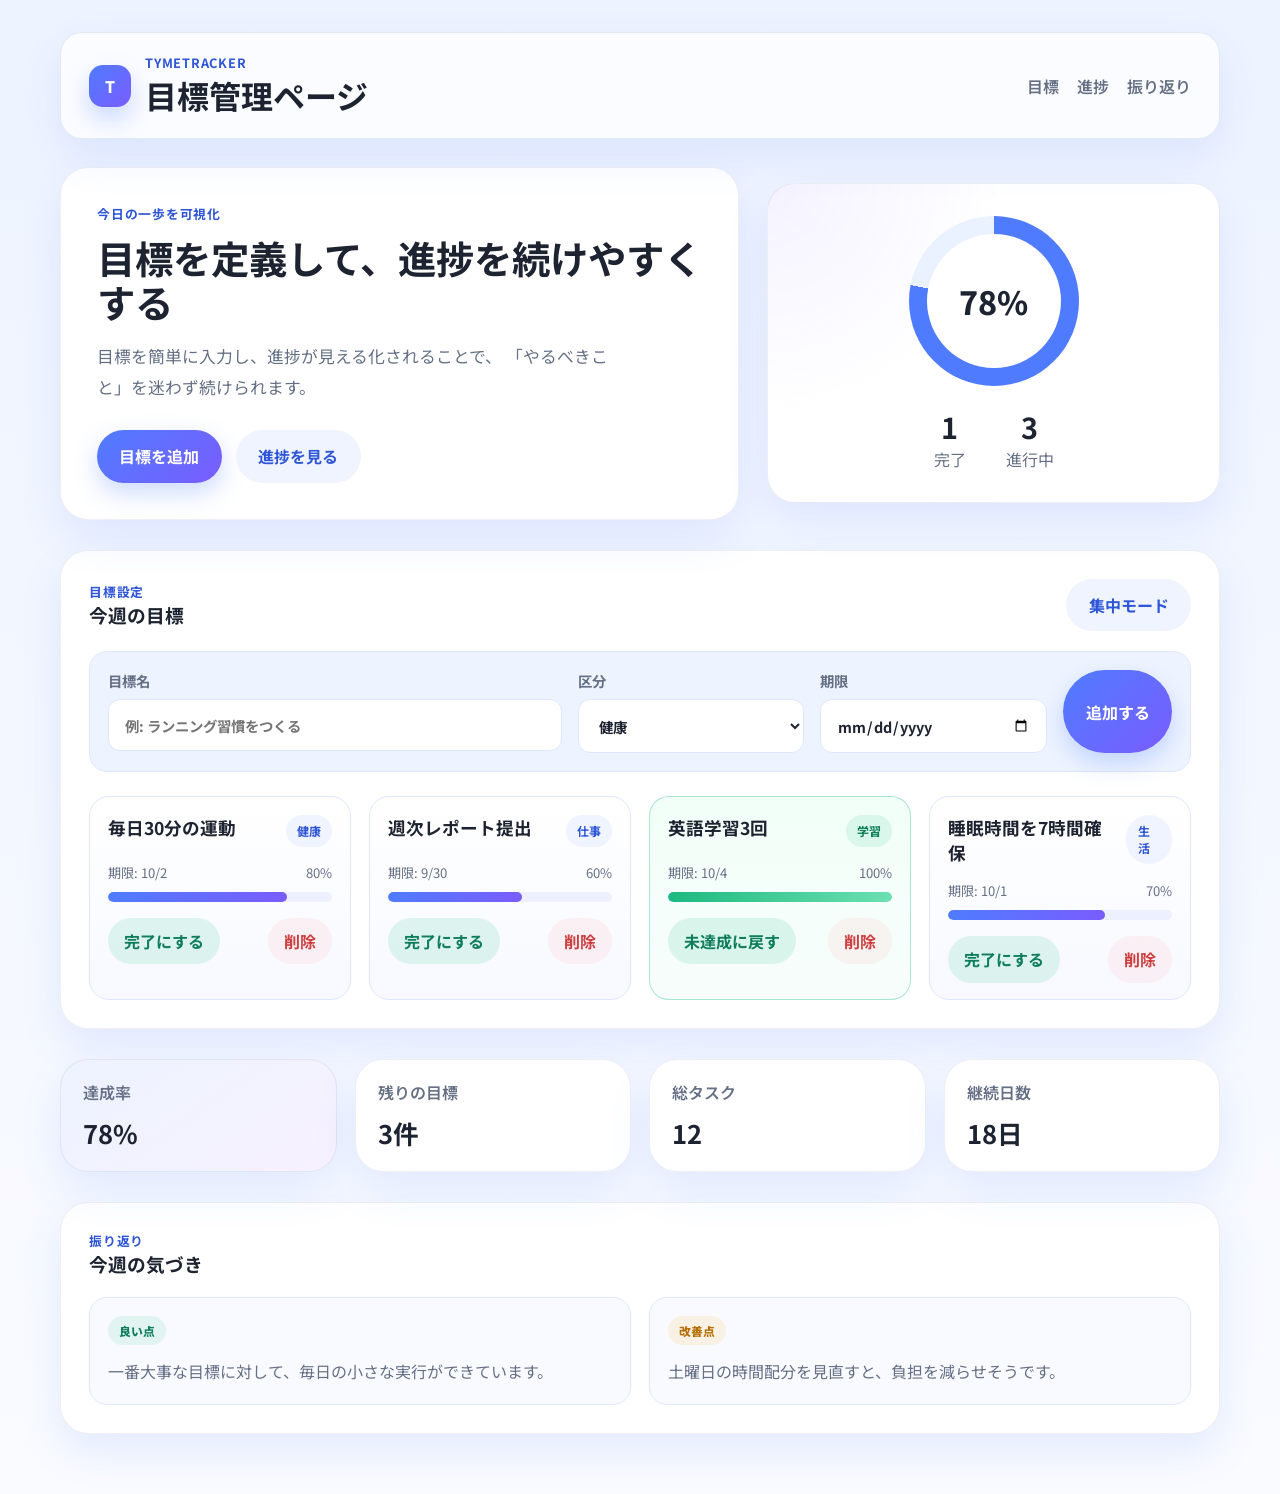
==== index.html @ 8140891b "目標のサイトページ" ====
<!DOCTYPE html>
<html lang="ja">
  <head>
    <meta charset="UTF-8" />
    <meta name="viewport" content="width=device-width, initial-scale=1.0" />
    <title>TymeTracker | 目標ページ</title>
    <link rel="preconnect" href="https://fonts.googleapis.com" />
    <link rel="preconnect" href="https://fonts.gstatic.com" crossorigin />
    <link href="https://fonts.googleapis.com/css2?family=Noto+Sans+JP:wght@400;500;700;800&display=swap" rel="stylesheet" />
    <link rel="stylesheet" href="styles.css" />
  </head>
  <body>
    <div class="page-shell">
      <header class="topbar">
        <div class="brand-group">
          <div class="brand-mark">T</div>
          <div>
            <p class="eyebrow">TymeTracker</p>
            <h1>目標管理ページ</h1>
          </div>
        </div>

        <nav class="nav" aria-label="メインナビゲーション">
          <a href="#goals">目標</a>
          <a href="#progress">進捗</a>
          <a href="#review">振り返り</a>
        </nav>
      </header>

      <main>
        <section class="hero">
          <div class="hero-copy">
            <p class="section-tag">今日の一歩を可視化</p>
            <h2>目標を定義して、進捗を続けやすくする</h2>
            <p class="lead">
              目標を簡単に入力し、進捗が見える化されることで、
              「やるべきこと」を迷わず続けられます。
            </p>
            <div class="cta-row">
              <button class="primary-btn" type="button">目標を追加</button>
              <button class="secondary-btn" type="button">進捗を見る</button>
            </div>
          </div>

          <div class="hero-panel">
            <div class="ring-wrap">
              <div class="ring">
                <span id="overallProgress">72%</span>
              </div>
            </div>
            <div class="hero-stats">
              <div>
                <strong id="completedCount">3</strong>
                <span>完了</span>
              </div>
              <div>
                <strong id="activeCount">2</strong>
                <span>進行中</span>
              </div>
            </div>
          </div>
        </section>

        <section class="panel" id="goals">
          <div class="section-header">
            <div>
              <p class="section-tag">目標設定</p>
              <h3>今週の目標</h3>
            </div>
            <button class="small-btn" type="button" id="focusToggle">集中モード</button>
          </div>

          <form class="goal-form" id="goalForm">
            <label>
              目標名
              <input id="goalName" type="text" placeholder="例: ランニング習慣をつくる" required />
            </label>
            <label>
              区分
              <select id="goalType">
                <option value="健康">健康</option>
                <option value="仕事">仕事</option>
                <option value="学習">学習</option>
                <option value="生活">生活</option>
              </select>
            </label>
            <label>
              期限
              <input id="goalDeadline" type="date" />
            </label>
            <button class="primary-btn" type="submit">追加する</button>
          </form>

          <div class="goal-grid" id="goalList" aria-live="polite"></div>
        </section>

        <section class="stats-row" id="progress">
          <article class="mini-card accent">
            <p>達成率</p>
            <strong id="achievementRate">72%</strong>
          </article>
          <article class="mini-card">
            <p>残りの目標</p>
            <strong id="remainingGoals">2件</strong>
          </article>
          <article class="mini-card">
            <p>総タスク</p>
            <strong id="totalTasks">12</strong>
          </article>
          <article class="mini-card">
            <p>継続日数</p>
            <strong>18日</strong>
          </article>
        </section>

        <section class="panel review" id="review">
          <div class="section-header">
            <div>
              <p class="section-tag">振り返り</p>
              <h3>今週の気づき</h3>
            </div>
          </div>

          <div class="review-content">
            <div class="review-card">
              <span class="badge success">良い点</span>
              <p>一番大事な目標に対して、毎日の小さな実行ができています。</p>
            </div>
            <div class="review-card">
              <span class="badge alert">改善点</span>
              <p>土曜日の時間配分を見直すと、負担を減らせそうです。</p>
            </div>
          </div>
        </section>
      </main>
    </div>

    <script src="script.js"></script>
  </body>
</html>
---- styles.css ----
:root {
  --bg: #f3f6ff;
  --panel: #ffffff;
  --panel-alt: #eef4ff;
  --primary: #4f7cff;
  --primary-dark: #2f56d6;
  --accent: #7a5cff;
  --text: #1d2330;
  --muted: #667085;
  --line: #dfe7ff;
  --success: #1db980;
  --warning: #ffb020;
  --shadow: 0 18px 42px rgba(79, 124, 255, 0.12);
}

* {
  box-sizing: border-box;
}

html {
  scroll-behavior: smooth;
}

body {
  margin: 0;
  font-family: "Noto Sans JP", sans-serif;
  background: linear-gradient(180deg, #edf3ff 0%, #f9fbff 100%);
  color: var(--text);
}

button,
input,
select {
  font: inherit;
}

.page-shell {
  max-width: 1200px;
  margin: 0 auto;
  padding: 32px 20px 60px;
}

.topbar {
  display: flex;
  align-items: center;
  justify-content: space-between;
  gap: 16px;
  padding: 20px 28px;
  border: 1px solid rgba(120, 142, 196, 0.18);
  background: rgba(255, 255, 255, 0.72);
  backdrop-filter: blur(10px);
  box-shadow: var(--shadow);
  border-radius: 22px;
}

.brand-group {
  display: flex;
  align-items: center;
  gap: 14px;
}

.brand-mark {
  width: 42px;
  height: 42px;
  border-radius: 14px;
  display: grid;
  place-items: center;
  color: white;
  font-weight: 800;
  background: linear-gradient(135deg, var(--primary), var(--accent));
  box-shadow: 0 12px 24px rgba(79, 124, 255, 0.28);
}

.eyebrow,
.section-tag {
  margin: 0;
  color: var(--primary-dark);
  font-size: 0.8rem;
  letter-spacing: 0.06em;
  font-weight: 700;
  text-transform: uppercase;
}

.topbar h1,
.hero-copy h2,
.section-header h3 {
  margin: 0;
}

.nav {
  display: flex;
  align-items: center;
  gap: 18px;
  flex-wrap: wrap;
}

.nav a {
  text-decoration: none;
  color: var(--muted);
  font-weight: 600;
}

.hero {
  display: grid;
  grid-template-columns: 1.2fr 0.8fr;
  gap: 28px;
  margin-top: 28px;
  align-items: center;
}

.hero-copy,
.hero-panel,
.panel,
.mini-card {
  background: var(--panel);
  border-radius: 28px;
  border: 1px solid rgba(109, 127, 168, 0.12);
  box-shadow: var(--shadow);
}

.hero-copy {
  padding: 36px;
}

.hero-copy h2 {
  font-size: clamp(2rem, 3vw, 3.25rem);
  line-height: 1.15;
  margin-top: 12px;
}

.lead {
  margin: 18px 0 0;
  font-size: 1.05rem;
  line-height: 1.8;
  color: var(--muted);
  max-width: 58ch;
}

.cta-row {
  display: flex;
  gap: 14px;
  flex-wrap: wrap;
  margin-top: 28px;
}

.primary-btn,
.secondary-btn,
.small-btn {
  border: none;
  border-radius: 999px;
  padding: 0.9rem 1.4rem;
  font-weight: 700;
  cursor: pointer;
  transition: 180ms ease;
}

.primary-btn {
  background: linear-gradient(135deg, var(--primary), var(--accent));
  color: white;
  box-shadow: 0 10px 24px rgba(79, 124, 255, 0.28);
}

.secondary-btn,
.small-btn {
  background: #eff4ff;
  color: var(--primary-dark);
}

.primary-btn:hover,
.secondary-btn:hover,
.small-btn:hover {
  transform: translateY(-1px);
}

.hero-panel {
  padding: 30px 24px;
  min-height: 320px;
  display: grid;
  place-items: center;
  background: radial-gradient(circle at top left, rgba(122, 92, 255, 0.08), transparent 42%), var(--panel);
}

.ring-wrap {
  display: grid;
  place-items: center;
}

.ring {
  width: 170px;
  height: 170px;
  border-radius: 50%;
  display: grid;
  place-items: center;
  background: conic-gradient(var(--primary) 0 72%, #eaf1ff 72% 100%);
  position: relative;
}

.ring::before {
  content: "";
  position: absolute;
  inset: 18px;
  border-radius: 50%;
  background: white;
}

.ring span {
  position: relative;
  z-index: 1;
  font-size: 2rem;
  font-weight: 800;
  color: var(--text);
}

.hero-stats {
  width: 100%;
  display: flex;
  justify-content: center;
  gap: 40px;
  margin-top: 18px;
}

.hero-stats div {
  text-align: center;
}

.hero-stats strong {
  display: block;
  font-size: 1.8rem;
}

.hero-stats span {
  color: var(--muted);
}

.panel {
  margin-top: 30px;
  padding: 28px;
}

.section-header {
  display: flex;
  justify-content: space-between;
  align-items: center;
  gap: 18px;
  margin-bottom: 20px;
}

.goal-form {
  display: grid;
  grid-template-columns: 2fr 1fr 1fr auto;
  gap: 16px;
  padding: 18px;
  border-radius: 18px;
  background: var(--panel-alt);
  border: 1px solid var(--line);
}

.goal-form label {
  display: flex;
  flex-direction: column;
  gap: 8px;
  font-size: 0.9rem;
  font-weight: 700;
  color: var(--muted);
}

.goal-form input,
.goal-form select {
  border: 1px solid var(--line);
  background: white;
  border-radius: 12px;
  padding: 0.9rem 1rem;
  color: var(--text);
}

.goal-grid {
  margin-top: 24px;
  display: grid;
  grid-template-columns: repeat(auto-fit, minmax(260px, 1fr));
  gap: 18px;
}

.goal-card {
  border-radius: 20px;
  padding: 18px 18px 16px;
  background: linear-gradient(180deg, #ffffff 0%, #f7f9ff 100%);
  border: 1px solid var(--line);
}

.goal-top {
  display: flex;
  justify-content: space-between;
  gap: 12px;
  align-items: start;
}

.goal-card h4 {
  margin: 0;
  font-size: 1.1rem;
}

.goal-type {
  display: inline-flex;
  align-items: center;
  padding: 0.45rem 0.7rem;
  border-radius: 999px;
  background: rgba(79, 124, 255, 0.08);
  color: var(--primary-dark);
  font-size: 0.75rem;
  font-weight: 700;
}

.goal-meta {
  display: flex;
  justify-content: space-between;
  align-items: center;
  margin-top: 16px;
  color: var(--muted);
  font-size: 0.82rem;
}

.progress-track {
  position: relative;
  height: 10px;
  background: #edf1ff;
  border-radius: 999px;
  overflow: hidden;
  margin-top: 10px;
}

.progress-bar {
  position: absolute;
  inset: 0 auto 0 0;
  width: var(--progress, 50%);
  border-radius: inherit;
  background: linear-gradient(90deg, var(--primary), var(--accent));
}

.goal-actions {
  display: flex;
  justify-content: space-between;
  align-items: center;
  margin-top: 16px;
}

.goal-button {
  border: none;
  border-radius: 999px;
  padding: 0.7rem 1rem;
  font-weight: 700;
  cursor: pointer;
}

.goal-button.complete {
  background: rgba(29, 185, 128, 0.13);
  color: #0e7d59;
}

.goal-button.delete {
  background: rgba(255, 118, 118, 0.08);
  color: #cc3f3f;
}

.goal-card.is-done {
  background: linear-gradient(180deg, #f2fff9 0%, #f7fdfb 100%);
  border-color: rgba(29, 185, 128, 0.35);
}

.goal-card.is-done .goal-type {
  background: rgba(29, 185, 128, 0.12);
  color: #0e7d59;
}

.goal-card.is-done .progress-bar {
  background: linear-gradient(90deg, var(--success), #6ce0b2);
}

.stats-row {
  display: grid;
  grid-template-columns: repeat(4, minmax(160px, 1fr));
  gap: 18px;
  margin-top: 30px;
}

.mini-card {
  padding: 20px 22px;
}

.mini-card p {
  margin: 0 0 10px;
  color: var(--muted);
  font-weight: 600;
}

.mini-card strong {
  font-size: clamp(1.5rem, 2vw, 2rem);
}

.accent {
  background: linear-gradient(145deg, #edf3ff 0%, #f7f1ff 100%);
}

.review-content {
  display: grid;
  grid-template-columns: repeat(2, minmax(250px, 1fr));
  gap: 18px;
}

.review-card {
  background: #f8faff;
  border: 1px solid var(--line);
  border-radius: 18px;
  padding: 18px;
}

.badge {
  display: inline-block;
  border-radius: 999px;
  padding: 0.4rem 0.7rem;
  font-size: 0.74rem;
  font-weight: 800;
  margin-bottom: 12px;
}

.badge.success {
  background: rgba(29, 185, 128, 0.1);
  color: #0e7d59;
}

.badge.alert {
  background: rgba(255, 176, 32, 0.12);
  color: #b76d00;
}

.review-card p {
  margin: 0;
  line-height: 1.8;
  color: var(--muted);
}

@media (max-width: 840px) {
  .hero,
  .stats-row,
  .review-content,
  .goal-form {
    grid-template-columns: 1fr;
  }

  .topbar,
  .section-header {
    flex-direction: column;
    align-items: flex-start;
  }

  .nav {
    width: 100%;
  }
}
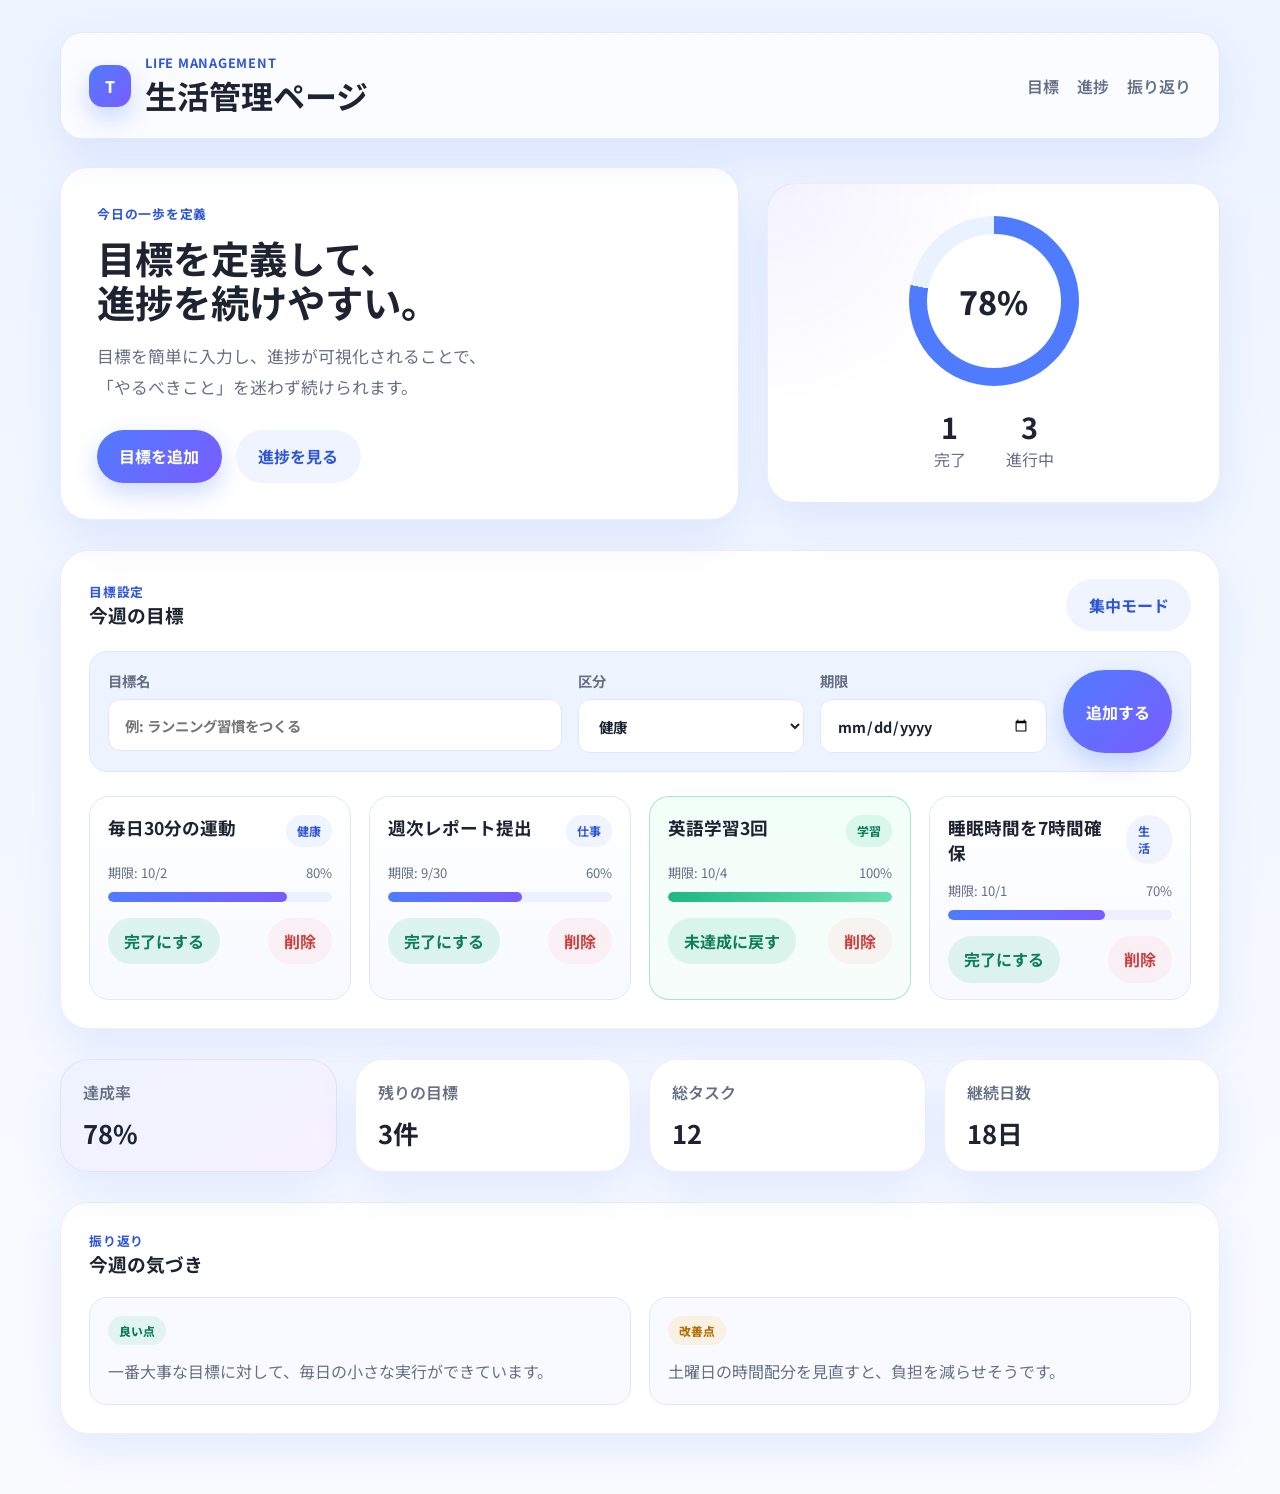
==== commit 4e1aae91: "題名を変えた、トップページのところを変えた" ====
--- a/index.html
+++ b/index.html
@@ -15,8 +15,8 @@
         <div class="brand-group">
           <div class="brand-mark">T</div>
           <div>
-            <p class="eyebrow">TymeTracker</p>
-            <h1>目標管理ページ</h1>
+            <p class="eyebrow">life management</p>
+            <h1>生活管理ページ</h1>
           </div>
         </div>
 
@@ -30,11 +30,11 @@
       <main>
         <section class="hero">
           <div class="hero-copy">
-            <p class="section-tag">今日の一歩を可視化</p>
-            <h2>目標を定義して、進捗を続けやすくする</h2>
+            <p class="section-tag">今日の一歩を定義</p>
+            <h2>目標を定義して、<br>進捗を続けやすい。</h2>
             <p class="lead">
-              目標を簡単に入力し、進捗が見える化されることで、
-              「やるべきこと」を迷わず続けられます。
+              目標を簡単に入力し、進捗が可視化されることで、
+              <br>「やるべきこと」を迷わず続けられます。
             </p>
             <div class="cta-row">
               <button class="primary-btn" type="button">目標を追加</button>
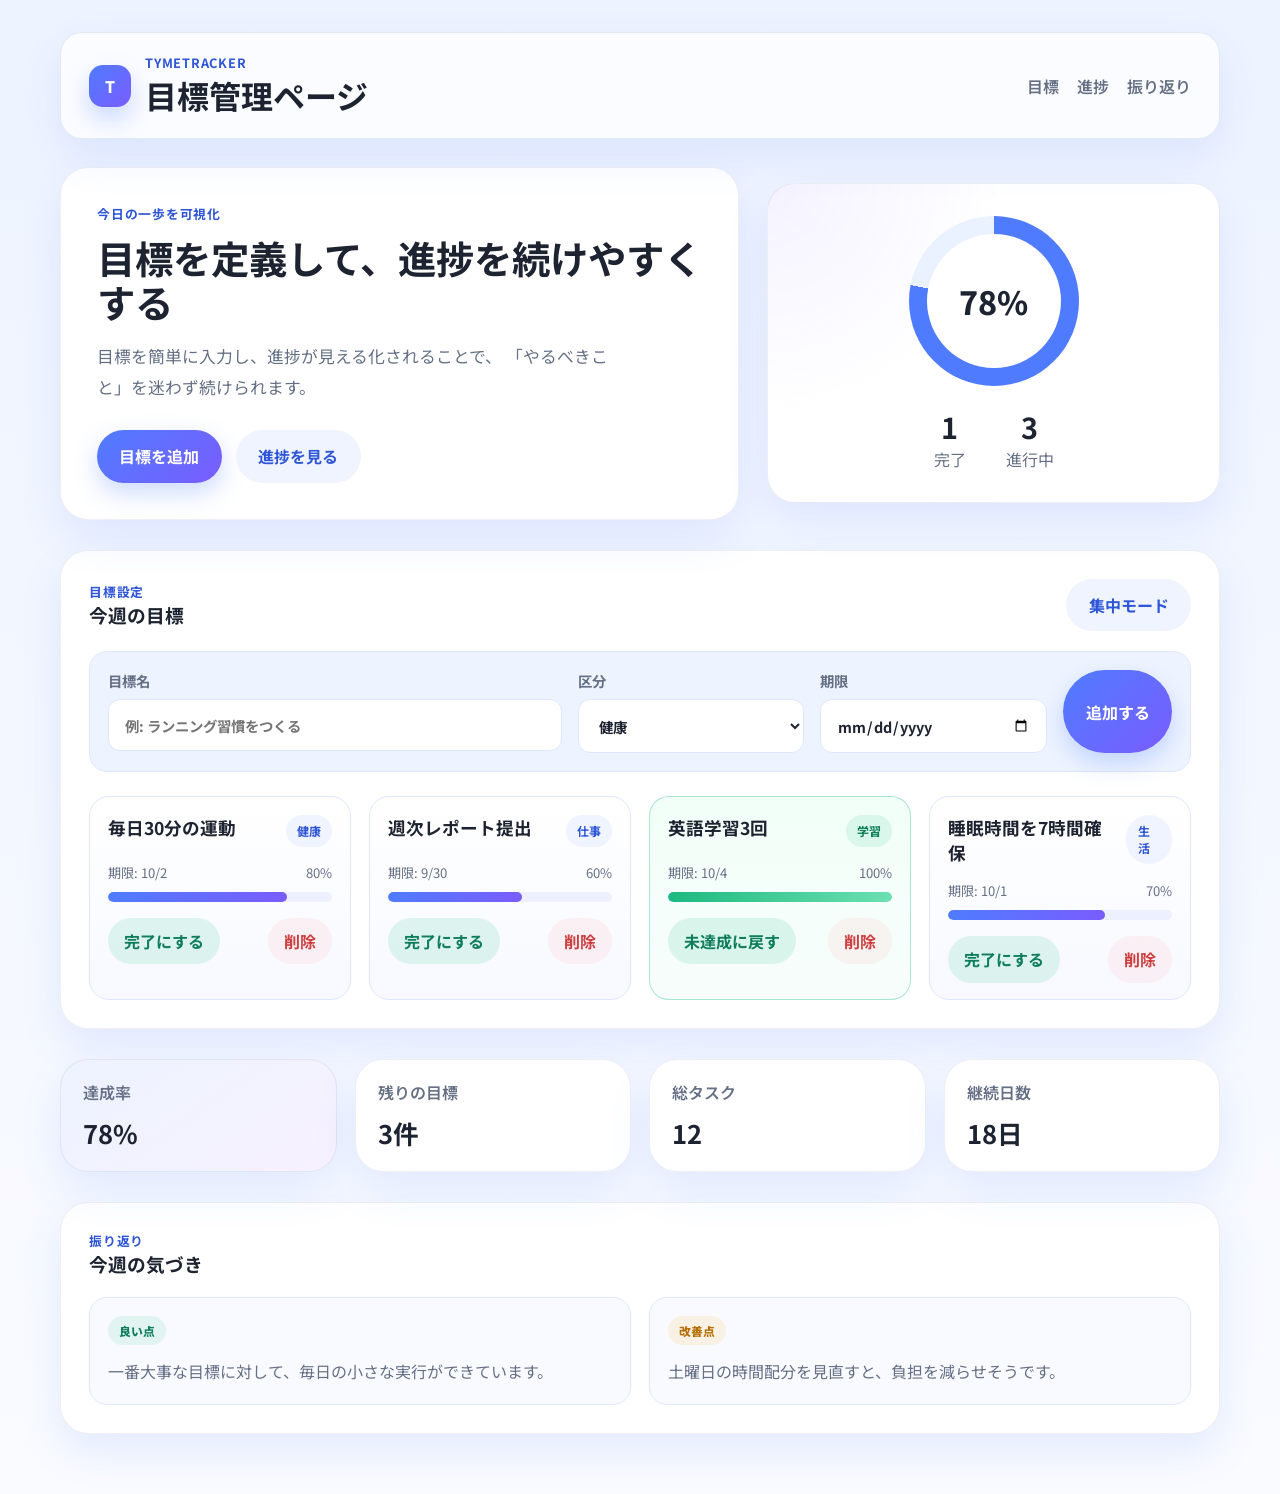
==== commit 8edc0c69: "Merge remote-tracking branch 'origin/main' into main.float" ====
--- a/index.html
+++ b/index.html
@@ -15,8 +15,8 @@
         <div class="brand-group">
           <div class="brand-mark">T</div>
           <div>
-            <p class="eyebrow">life management</p>
-            <h1>生活管理ページ</h1>
+            <p class="eyebrow">TymeTracker</p>
+            <h1>目標管理ページ</h1>
           </div>
         </div>
 
@@ -30,11 +30,11 @@
       <main>
         <section class="hero">
           <div class="hero-copy">
-            <p class="section-tag">今日の一歩を定義</p>
-            <h2>目標を定義して、<br>進捗を続けやすい。</h2>
+            <p class="section-tag">今日の一歩を可視化</p>
+            <h2>目標を定義して、進捗を続けやすくする</h2>
             <p class="lead">
-              目標を簡単に入力し、進捗が可視化されることで、
-              <br>「やるべきこと」を迷わず続けられます。
+              目標を簡単に入力し、進捗が見える化されることで、
+              「やるべきこと」を迷わず続けられます。
             </p>
             <div class="cta-row">
               <button class="primary-btn" type="button">目標を追加</button>
